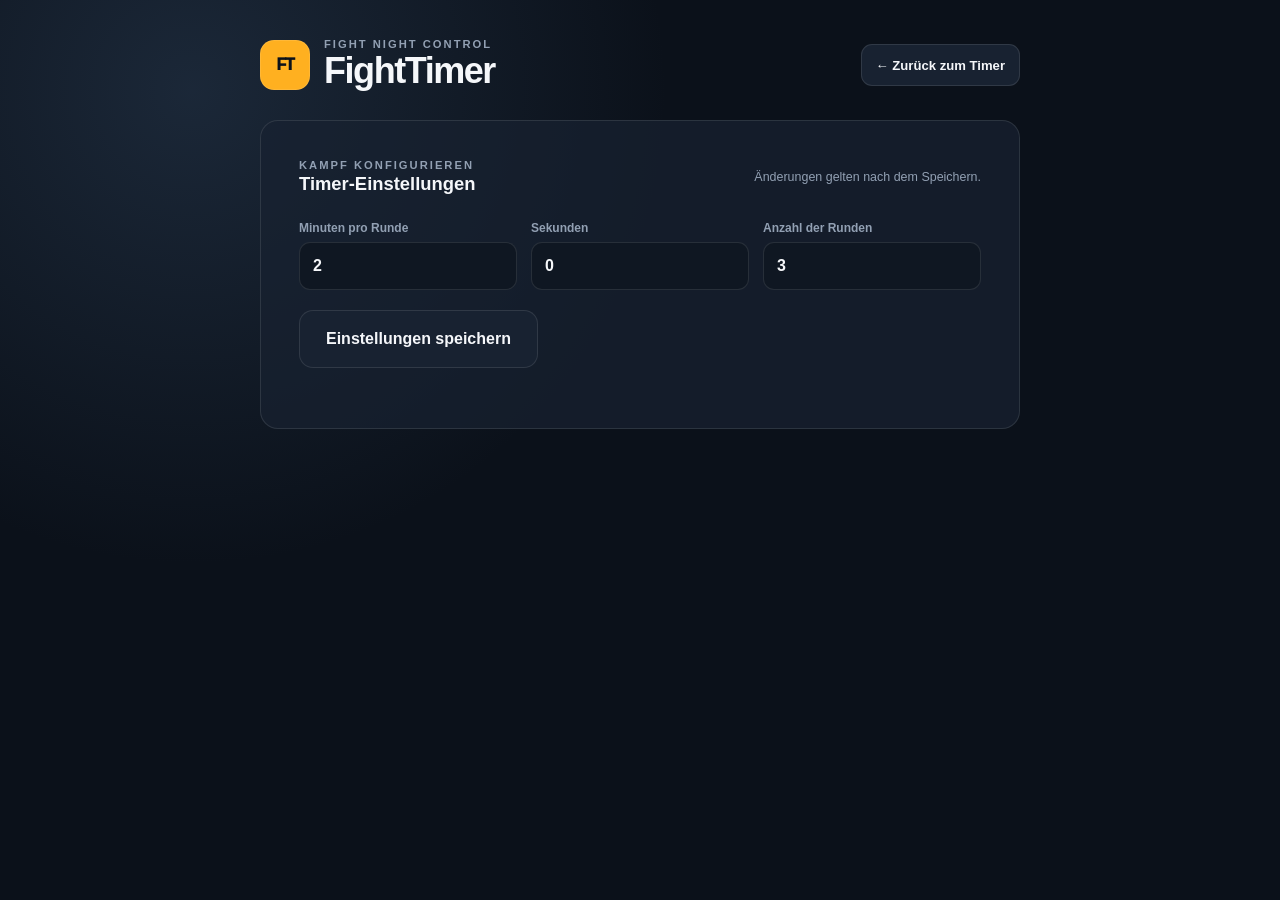
==== settings.html @ 6b094e99 "Move timer settings to separate page" ====
<!doctype html>
<html lang="de">
  <head>
    <meta charset="utf-8">
    <meta name="viewport" content="width=device-width, initial-scale=1">
    <meta name="theme-color" content="#101722">
    <title>Einstellungen · FightTimer</title>
    <link rel="stylesheet" href="styles.css">
    <script src="settings.js" defer></script>
  </head>
  <body>
    <main class="settings-page">
      <header class="topbar">
        <div class="brand">
          <span class="brand__mark" aria-hidden="true">FT</span>
          <div><p class="eyebrow">Fight night control</p><h1>FightTimer</h1></div>
        </div>
        <a class="back-link" href="index.html">← Zurück zum Timer</a>
      </header>

      <section class="settings-card" aria-labelledby="settingsTitle">
        <div class="settings-card__heading">
          <div><p class="eyebrow">Kampf konfigurieren</p><h2 id="settingsTitle">Timer-Einstellungen</h2></div>
          <p>Änderungen gelten nach dem Speichern.</p>
        </div>
        <form class="settings-form" id="settingsForm">
          <fieldset>
            <legend class="sr-only">Kampfdauer</legend>
            <label><span>Minuten pro Runde</span><input id="roundMinutes" type="number" min="0" max="59" value="2" inputmode="numeric" required></label>
            <label><span>Sekunden</span><input id="roundSeconds" type="number" min="0" max="59" value="0" inputmode="numeric" required></label>
            <label><span>Anzahl der Runden</span><input id="totalRounds" type="number" min="1" max="99" value="3" inputmode="numeric" required></label>
          </fieldset>
          <button class="button button--save" type="submit">Einstellungen speichern</button>
        </form>
        <p class="settings-message" id="settingsMessage" role="status"></p>
      </section>
    </main>
  </body>
</html>
---- styles.css ----
:root {
  color-scheme: dark;
  --ink: #f5f7fa;
  --muted: #92a0b3;
  --panel: #182231;
  --line: rgba(255, 255, 255, .1);
  --fight: #ffb020;
  --fight-deep: #211708;
  --break: #42d3a0;
  --break-deep: #07251d;
}

* { box-sizing: border-box; }

html, body { min-height: 100%; margin: 0; }

body {
  display: grid;
  place-items: center;
  padding: clamp(16px, 3vw, 40px);
  font-family: Inter, "Segoe UI", Arial, sans-serif;
  color: var(--ink);
  background:
    radial-gradient(circle at 15% 10%, rgba(57, 82, 112, .35), transparent 35%),
    #0b111a;
}

button { font: inherit; }

.timer-shell { width: min(1080px, 100%); }
.sr-only { position: absolute; width: 1px; height: 1px; padding: 0; margin: -1px; overflow: hidden; clip: rect(0, 0, 0, 0); white-space: nowrap; border: 0; }

.topbar, .brand, .controls, footer, .live-indicator, .topbar__actions {
  display: flex;
  align-items: center;
}

.topbar { justify-content: space-between; gap: 24px; margin-bottom: 22px; }
.topbar__actions { gap: 18px; }
.brand { gap: 14px; }
.brand__mark {
  display: grid;
  width: 50px;
  aspect-ratio: 1;
  place-items: center;
  border: 1px solid var(--line);
  border-radius: 14px;
  color: #0b111a;
  background: var(--fight);
  font-weight: 950;
  letter-spacing: -.08em;
}

.eyebrow, h1, .phase-label, .clock-caption { margin: 0; }
.eyebrow { color: var(--muted); font-size: .7rem; font-weight: 800; letter-spacing: .18em; text-transform: uppercase; }
h1 { font-size: clamp(1.5rem, 3vw, 2.25rem); letter-spacing: -.04em; }
h2 { margin: 2px 0 0; font-size: 1.15rem; }
.live-indicator { gap: 9px; color: var(--muted); font-size: .88rem; font-weight: 700; }
.live-indicator__dot { width: 9px; height: 9px; border-radius: 50%; background: #647184; }
.settings-link, .back-link {
  display: inline-flex;
  align-items: center;
  gap: 8px;
  min-height: 42px;
  padding: 0 14px;
  border: 1px solid var(--line);
  border-radius: 11px;
  color: var(--ink);
  background: var(--panel);
  font-size: .82rem;
  font-weight: 800;
  text-decoration: none;
}
.settings-link:hover, .back-link:hover { filter: brightness(1.15); }
.settings-link:focus-visible, .back-link:focus-visible { outline: 3px solid #fff; outline-offset: 3px; }

.settings-card { margin-bottom: 18px; padding: 18px 20px; border: 1px solid var(--line); border-radius: 18px; background: rgba(24, 34, 49, .72); }
.settings-card__heading, .settings-form, .settings-form fieldset { display: flex; align-items: end; gap: 14px; }
.settings-card__heading { align-items: center; justify-content: space-between; margin-bottom: 14px; }
.settings-card__heading > p { margin: 0; color: var(--muted); font-size: .78rem; }
.settings-form fieldset { flex: 1; margin: 0; padding: 0; border: 0; }
.settings-form label { flex: 1; color: var(--muted); font-size: .75rem; font-weight: 750; }
.settings-form label span { display: block; margin-bottom: 7px; }
.settings-form input { width: 100%; min-height: 48px; padding: 0 13px; border: 1px solid var(--line); border-radius: 11px; color: var(--ink); background: #0f1722; font: inherit; font-size: 1rem; font-variant-numeric: tabular-nums; }
.settings-form input:focus-visible { outline: 2px solid var(--fight); outline-offset: 2px; }
.settings-form fieldset:disabled { opacity: .48; }
.settings-message { min-height: 1em; margin: 9px 0 0; color: var(--break); font-size: .78rem; }
.button--save { min-height: 48px; white-space: nowrap; }
.settings-page { width: min(760px, 100%); }
.settings-page .topbar { margin-bottom: 28px; }
.settings-page .settings-card { margin: 0; padding: clamp(22px, 5vw, 38px); }
.settings-page .settings-card__heading { margin-bottom: 26px; }
.settings-page .settings-form { display: grid; }
.settings-page .settings-form fieldset { align-items: stretch; }
.settings-page .button--save { justify-self: start; margin-top: 6px; }

.clock-card {
  position: relative;
  min-height: min(58vh, 520px);
  display: grid;
  place-items: center;
  overflow: hidden;
  border: 1px solid var(--line);
  border-radius: 28px;
  background: linear-gradient(145deg, #1b2636, #121a26);
  box-shadow: 0 30px 80px rgba(0, 0, 0, .35);
  transition: background .35s ease, border-color .35s ease;
}

.clock-card::before {
  content: "";
  position: absolute;
  width: 48%;
  aspect-ratio: 1;
  border-radius: 50%;
  background: var(--mode-color, var(--fight));
  filter: blur(120px);
  opacity: .1;
}

.round-badge {
  position: absolute;
  top: 24px;
  left: 24px;
  padding: 9px 13px;
  border: 1px solid var(--line);
  border-radius: 999px;
  background: rgba(0, 0, 0, .16);
  color: var(--muted);
  font-size: .75rem;
  font-weight: 800;
  letter-spacing: .12em;
}
.round-badge strong { color: var(--ink); }
.clock-card__content { position: relative; z-index: 1; text-align: center; }
.phase-label { color: var(--mode-color, var(--muted)); font-size: clamp(.8rem, 1.5vw, 1rem); font-weight: 900; letter-spacing: .2em; }
.clock {
  display: block;
  margin: .05em 0;
  color: var(--clock-color, var(--ink));
  font-size: clamp(6rem, 22vw, 15rem);
  font-weight: 900;
  font-variant-numeric: tabular-nums;
  letter-spacing: -.075em;
  line-height: 1;
  text-shadow: 0 10px 35px rgba(0, 0, 0, .25);
}
.clock-caption { color: var(--muted); font-size: .95rem; font-weight: 650; }
.progress { position: absolute; inset: auto 0 0; height: 8px; background: rgba(0, 0, 0, .25); }
.progress span { display: block; width: 100%; height: 100%; background: var(--mode-color, var(--fight)); transform-origin: left; transition: transform .1s linear; }

[data-mode="round"] { --mode-color: var(--fight); --clock-color: #fff3d8; }
[data-mode="round"] .clock-card { border-color: rgba(255, 176, 32, .32); background: linear-gradient(145deg, #211d17, var(--fight-deep)); }
[data-mode="break"] { --mode-color: var(--break); --clock-color: #baffea; }
[data-mode="break"] .clock-card { border-color: rgba(66, 211, 160, .32); background: linear-gradient(145deg, #102a25, var(--break-deep)); }
[data-mode="finished"] { --mode-color: #ef596f; --clock-color: #ffdbe1; }
[data-mode="finished"] .clock-card { border-color: rgba(239, 89, 111, .35); background: linear-gradient(145deg, #2b1820, #1d0a10); }
[data-mode="round"] .live-indicator__dot, [data-mode="break"] .live-indicator__dot { background: var(--mode-color); box-shadow: 0 0 0 5px color-mix(in srgb, var(--mode-color) 18%, transparent); }
[data-mode="finished"] .live-indicator__dot { background: var(--mode-color); }

.controls { justify-content: center; gap: 12px; margin: 22px 0; }
.button {
  min-height: 58px;
  padding: 0 26px;
  border: 1px solid var(--line);
  border-radius: 14px;
  color: var(--ink);
  background: var(--panel);
  cursor: pointer;
  font-weight: 850;
  transition: transform .1s ease, filter .15s ease;
}
.button:hover:not(:disabled) { filter: brightness(1.12); transform: translateY(-1px); }
.button:active:not(:disabled) { transform: translateY(1px); }
.button:focus-visible { outline: 3px solid #fff; outline-offset: 3px; }
.button:disabled { cursor: not-allowed; opacity: .38; }
.button--start { min-width: 230px; border-color: transparent; color: #111820; background: var(--fight); }
[data-mode="break"] .button--start { background: var(--break); }
.button__icon { display: inline-block; margin-right: 10px; }
.button--reset { color: var(--muted); background: transparent; }

footer { justify-content: center; gap: 24px; color: var(--muted); font-size: .78rem; }
footer p { margin: 0; }
kbd { padding: 3px 6px; border: 1px solid var(--line); border-radius: 5px; color: #c5ced9; background: #182231; font: inherit; }
.audio-error { min-height: 1.2em; margin: 12px 0 0; color: #ff9b9b; text-align: center; font-size: .8rem; }

@media (max-width: 620px) {
  body { padding: 12px; }
  .topbar { margin-bottom: 12px; }
  .topbar__actions { gap: 10px; }
  .settings-link { width: 42px; padding: 0; justify-content: center; font-size: 0; }
  .settings-link span { font-size: 1rem; }
  .eyebrow { display: none; }
  .clock-card { min-height: 52vh; border-radius: 20px; }
  .settings-card__heading { align-items: flex-start; }
  .settings-card__heading > p { display: none; }
  .settings-form, .settings-form fieldset { align-items: stretch; flex-wrap: wrap; }
  .settings-form label { flex: 1 0 28%; }
  .button--save { width: 100%; }
  .controls { flex-wrap: wrap; }
  .button--start { flex: 1 0 60%; }
  .button--pause { flex: 1 0 30%; }
  .button--reset { min-height: 42px; }
  footer { display: none; }
}

@media (prefers-reduced-motion: reduce) {
  *, *::before { transition: none !important; }
}
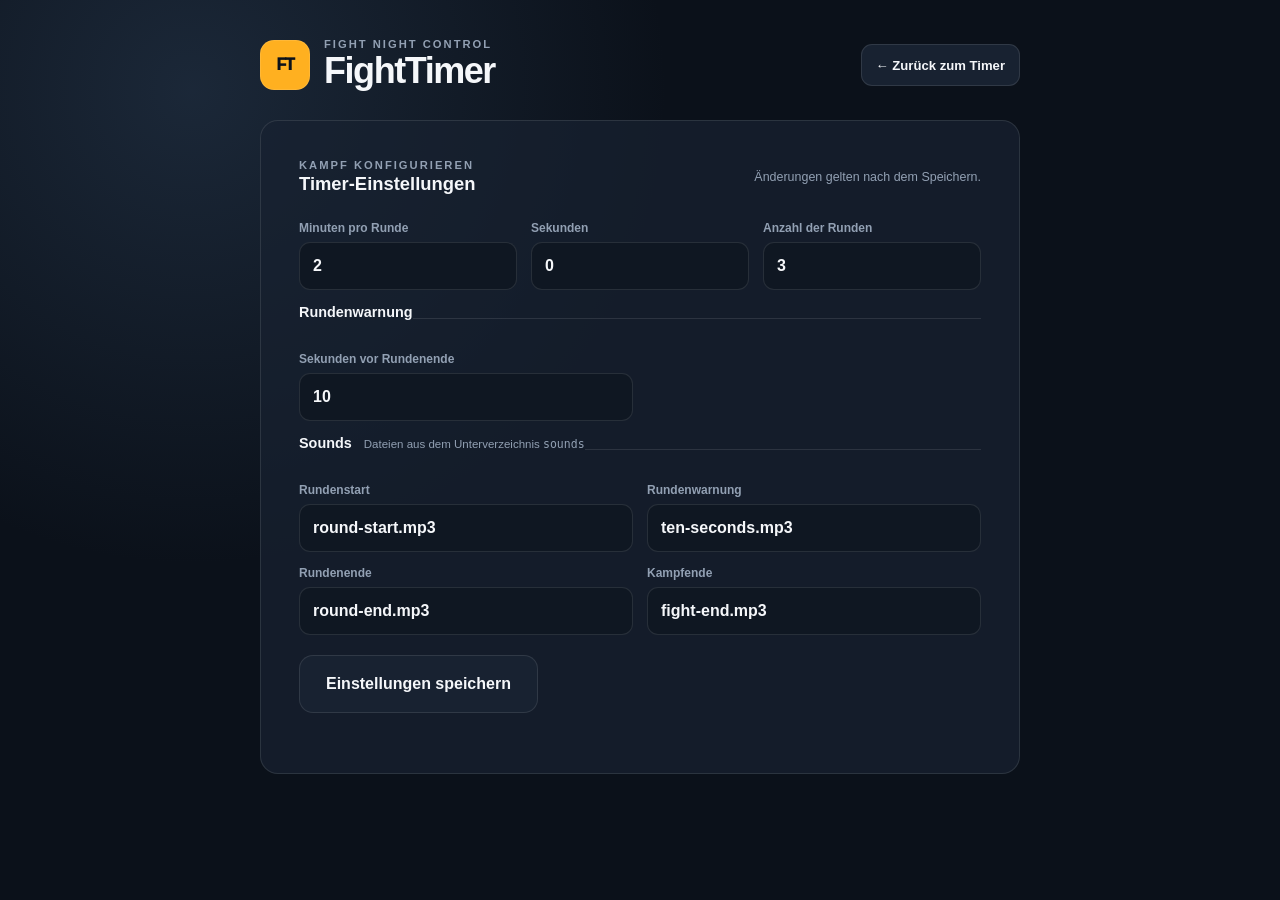
==== commit fb0ea122: "Add configurable round warning and sounds" ====
--- a/settings.html
+++ b/settings.html
@@ -30,6 +30,17 @@
             <label><span>Sekunden</span><input id="roundSeconds" type="number" min="0" max="59" value="0" inputmode="numeric" required></label>
             <label><span>Anzahl der Runden</span><input id="totalRounds" type="number" min="1" max="99" value="3" inputmode="numeric" required></label>
           </fieldset>
+          <fieldset class="settings-form__section">
+            <legend>Rundenwarnung</legend>
+            <label><span>Sekunden vor Rundenende</span><input id="warningSeconds" type="number" min="1" max="3599" value="10" inputmode="numeric" required></label>
+          </fieldset>
+          <fieldset class="settings-form__section settings-form__sounds">
+            <legend>Sounds <small>Dateien aus dem Unterverzeichnis <code>sounds</code></small></legend>
+            <label><span>Rundenstart</span><input id="startSound" type="text" value="round-start.mp3" pattern="[^/\\]+" required></label>
+            <label><span>Rundenwarnung</span><input id="warningSound" type="text" value="ten-seconds.mp3" pattern="[^/\\]+" required></label>
+            <label><span>Rundenende</span><input id="endSound" type="text" value="round-end.mp3" pattern="[^/\\]+" required></label>
+            <label><span>Kampfende</span><input id="fightEndSound" type="text" value="fight-end.mp3" pattern="[^/\\]+" required></label>
+          </fieldset>
           <button class="button button--save" type="submit">Einstellungen speichern</button>
         </form>
         <p class="settings-message" id="settingsMessage" role="status"></p>
--- a/styles.css
+++ b/styles.css
@@ -92,6 +92,10 @@
 .settings-page .settings-card__heading { margin-bottom: 26px; }
 .settings-page .settings-form { display: grid; }
 .settings-page .settings-form fieldset { align-items: stretch; }
+.settings-page .settings-form__section { display: grid; grid-template-columns: repeat(2, minmax(0, 1fr)); gap: 14px; padding-top: 20px; border-top: 1px solid var(--line); }
+.settings-page .settings-form__section legend { grid-column: 1 / -1; padding: 0 0 12px; color: var(--ink); font-size: .9rem; font-weight: 800; }
+.settings-page .settings-form__section legend small { margin-left: 8px; color: var(--muted); font-size: .72rem; font-weight: 500; }
+.settings-page .settings-form__sounds { grid-template-columns: repeat(2, minmax(0, 1fr)); }
 .settings-page .button--save { justify-self: start; margin-top: 6px; }
 
 .clock-card {
@@ -195,6 +199,9 @@
   .settings-card__heading { align-items: flex-start; }
   .settings-card__heading > p { display: none; }
   .settings-form, .settings-form fieldset { align-items: stretch; flex-wrap: wrap; }
+  .settings-page .settings-form__section, .settings-page .settings-form__sounds { grid-template-columns: 1fr; }
+  .settings-page .settings-form__section legend { grid-column: 1; }
+  .settings-page .settings-form__section legend small { display: block; margin: 4px 0 0; }
   .settings-form label { flex: 1 0 28%; }
   .button--save { width: 100%; }
   .controls { flex-wrap: wrap; }
